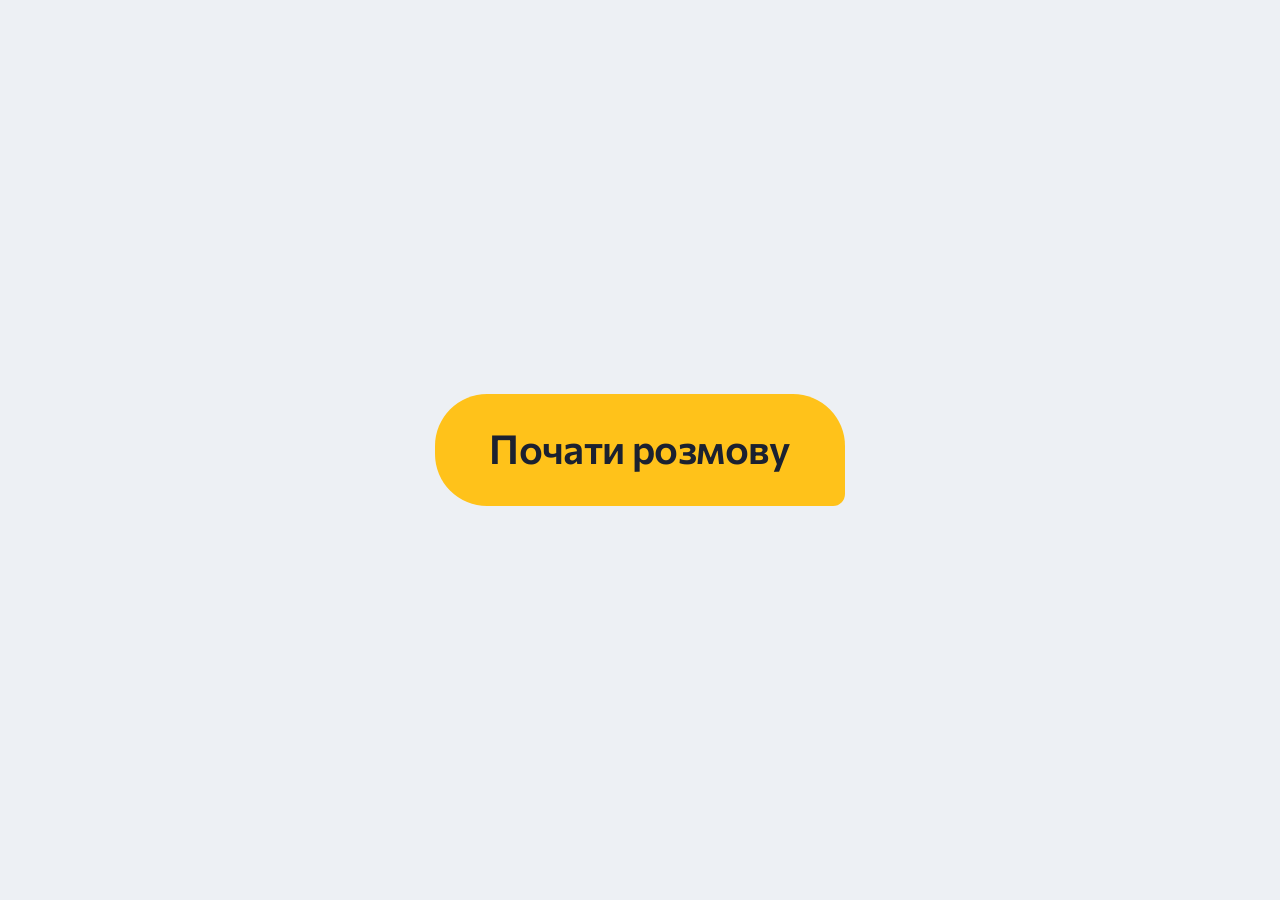
==== wwwroot/index.html @ 89f00084 "Initial .NET backend architecture" ====
<!doctype html>
<html lang="uk">
<head>
  <meta charset="utf-8">
  <meta name="viewport" content="width=device-width, initial-scale=1, viewport-fit=cover">
  <meta name="color-scheme" content="light dark">
  <meta name="theme-color" content="#edf0f4" media="(prefers-color-scheme: light)">
  <meta name="theme-color" content="#13161d" media="(prefers-color-scheme: dark)">
  <title>Чат</title>
  <link rel="icon" href="data:image/svg+xml,%3Csvg xmlns='http://www.w3.org/2000/svg' viewBox='0 0 32 32'%3E%3Cpath fill='%23ffc21a' d='M12 5h8a10 10 0 0 1 10 10v9a3 3 0 0 1-3 3H12A10 10 0 0 1 2 17v-2A10 10 0 0 1 12 5z'/%3E%3C/svg%3E">
  <link rel="preconnect" href="https://fonts.googleapis.com">
  <link rel="preconnect" href="https://fonts.gstatic.com" crossorigin>
  <link rel="stylesheet" href="https://fonts.googleapis.com/css2?family=Commissioner:wght@600&display=swap">
  <link rel="stylesheet" href="styles.css">
</head>
<body class="landing">
  <main>
    <a class="start" href="chat.html">Почати розмову</a>
  </main>
</body>
</html>
---- wwwroot/styles.css ----
/* ───────── Токени ───────── */
:root {
  --bg: #edf0f4;          /* порцеляна */
  --surface: #ffffff;
  --hover: #e3e7ee;
  --ink: #1b2130;         /* графіт */
  --muted: #5e6678;
  --line: #d9dee7;
  --accent: #ffc21a;      /* жовтий олівець: лише для дій — «почати» і «надіслати» */
  --accent-hover: #ffb300;
  --on-accent: #1b2130;
  --user-bg: #1b2130;
  --user-ink: #f3f5f8;
  --focus: #1b2130;
  --scrim: rgb(12 15 22 / .42);
  --shadow: 0 12px 32px rgb(27 33 48 / .18);

  /* Людина пише гротеском, агент відповідає антиквою */
  --sans: 'Commissioner', 'Segoe UI', system-ui, -apple-system, Roboto, 'Helvetica Neue', Arial, sans-serif;
  --serif: 'Literata', Georgia, 'Times New Roman', serif;

  --drawer-w: 300px;
  --column: 46rem;
}

@media (prefers-color-scheme: dark) {
  :root {
    --bg: #13161d;
    --surface: #1b1f28;
    --hover: #262b36;
    --ink: #e8ebf1;
    --muted: #939bad;
    --line: #2b313d;
    --user-bg: #2c3445;
    --user-ink: #eef1f6;
    --focus: #ffc21a;
    --scrim: rgb(0 0 0 / .55);
    --shadow: 0 12px 32px rgb(0 0 0 / .5);
  }
}

/* ───────── Основа ───────── */
*, *::before, *::after { box-sizing: border-box; }

html { -webkit-text-size-adjust: 100%; }

body {
  margin: 0;
  background: var(--bg);
  color: var(--ink);
  font: 400 1rem/1.5 var(--sans);
  -webkit-font-smoothing: antialiased;
  -webkit-tap-highlight-color: transparent;
}

button, input, textarea { font: inherit; color: inherit; }
button { cursor: pointer; }
:focus-visible { outline: 2px solid var(--focus); outline-offset: 2px; }
[hidden] { display: none !important; }

.visually-hidden {
  position: absolute;
  width: 1px;
  height: 1px;
  overflow: hidden;
  clip-path: inset(50%);
  white-space: nowrap;
}

.i {
  flex: none;
  width: 22px;
  height: 22px;
  fill: none;
  stroke: currentColor;
  stroke-width: 1.8;
  stroke-linecap: round;
  stroke-linejoin: round;
}

.icon-btn {
  display: inline-grid;
  place-items: center;
  flex: none;
  width: 40px;
  height: 40px;
  padding: 0;
  border: 0;
  border-radius: 12px;
  background: transparent;
  color: var(--muted);
  transition: background-color .15s, color .15s;
}
.icon-btn:hover { background: var(--hover); color: var(--ink); }

/* ───────── Стартова сторінка ───────── */
.landing main {
  min-height: 100vh;
  min-height: 100dvh;
  display: grid;
  place-items: center;
  padding: 24px;
}

/* Кнопка у формі повідомлення: з'являється так, як з'являється надіслане повідомлення */
.start {
  padding: .8em 1.35em .9em;
  border-radius: 1.3em 1.3em .3em 1.3em;
  background: var(--accent);
  color: var(--on-accent);
  font: 600 clamp(1.5rem, 1.1rem + 2.4vw, 2.5rem)/1.1 var(--sans);
  letter-spacing: -.015em;
  text-decoration: none;
  transform-origin: 100% 100%;
  animation: bubble-in .55s cubic-bezier(.2, .9, .3, 1.3) .2s backwards;
  transition: background-color .15s, transform .15s;
}
.start:hover { background: var(--accent-hover); transform: translateY(-2px); }
.start:active { transform: scale(.97); }
.start:focus-visible { outline-width: 3px; outline-offset: 5px; }

@keyframes bubble-in {
  from { opacity: 0; transform: scale(.35); }
}

/* ───────── Сторінка чату ───────── */
.chat-page { overflow: hidden; }

.app {
  display: flex;
  height: 100vh;
  height: 100dvh;
  overflow: hidden;
}

/* Бічна панель */
.drawer {
  flex: none;
  width: var(--drawer-w);
  display: flex;
  flex-direction: column;
  gap: 12px;
  padding: calc(env(safe-area-inset-top) + 12px) 10px calc(env(safe-area-inset-bottom) + 12px);
  background: var(--surface);
  border-right: 1px solid var(--line);
}

.backdrop { display: none; }

/* На широкому екрані панель стоїть поруч із чатом і згортається */
@media (min-width: 900px) {
  .drawer { transition: margin-left .25s ease; }
  .drawer-closed .drawer { margin-left: calc(-1 * var(--drawer-w)); }
  body:not(.drawer-closed) #newChatTop { display: none; }
}

/* На телефоні панель висувається поверх чату */
@media (max-width: 899px) {
  .drawer {
    position: fixed;
    inset: 0 auto 0 0;
    z-index: 30;
    width: min(86vw, var(--drawer-w));
    border-right: 0;
    transform: translateX(-100%);
    transition: transform .25s ease, box-shadow .25s;
  }
  .drawer-open .drawer { transform: none; box-shadow: var(--shadow); }

  .backdrop {
    display: block;
    position: fixed;
    inset: 0;
    z-index: 20;
    background: var(--scrim);
    opacity: 0;
    visibility: hidden;
    transition: opacity .25s, visibility .25s;
  }
  .drawer-open .backdrop { opacity: 1; visibility: visible; }
}

.new-chat {
  display: flex;
  align-items: center;
  gap: 10px;
  padding: 11px 14px;
  border: 1px solid var(--line);
  border-radius: 14px;
  background: transparent;
  font-weight: 600;
  text-align: left;
  transition: background-color .15s;
}
.new-chat:hover { background: var(--bg); }
.new-chat .i { width: 20px; height: 20px; }

.chat-list {
  flex: 1;
  margin: 0 -10px;
  padding: 0 10px;
  overflow-y: auto;
  overscroll-behavior: contain;
  scrollbar-width: thin;
  scrollbar-color: var(--line) transparent;
}

.list-empty { margin: 6px 14px; color: var(--muted); font-size: .875rem; }

.chat-item {
  position: relative;
  display: flex;
  align-items: center;
  border-radius: 12px;
}
.chat-item:hover,
.chat-item.active { background: var(--bg); }
.chat-item.active::before {
  content: '';
  position: absolute;
  left: 0;
  top: 12px;
  bottom: 12px;
  width: 3px;
  border-radius: 0 3px 3px 0;
  background: var(--accent);
}

.chat-open {
  flex: 1;
  min-width: 0;
  color: inherit;
  text-decoration: none;
  display: grid;
  grid-template-columns: minmax(0, 1fr) auto;
  column-gap: 8px;
  padding: 9px 12px 10px 14px;
  border: 0;
  border-radius: inherit;
  background: none;
  text-align: left;
}
.chat-name {
  font-size: .9375rem;
  font-weight: 600;
  white-space: nowrap;
  overflow: hidden;
  text-overflow: ellipsis;
}
.chat-time { align-self: center; font-size: .75rem; color: var(--muted); }
.chat-preview {
  grid-column: 1 / -1;
  font-size: .8125rem;
  color: var(--muted);
  white-space: nowrap;
  overflow: hidden;
  text-overflow: ellipsis;
}

.chat-actions { display: none; padding-right: 4px; }
.chat-item:hover .chat-actions,
.chat-item:focus-within .chat-actions { display: flex; }
.chat-item:hover .chat-time,
.chat-item:focus-within .chat-time { display: none; }
@media (hover: none) {
  .chat-item.active .chat-actions { display: flex; }
  .chat-item.active .chat-time { display: none; }
}
.chat-actions .icon-btn { width: 32px; height: 32px; border-radius: 9px; }
.chat-actions .icon-btn .i { width: 17px; height: 17px; }

.rename {
  flex: 1;
  min-width: 0;
  margin: 5px;
  padding: 7px 10px;
  border: 1px solid var(--muted);
  border-radius: 9px;
  outline: none;
  background: var(--surface);
  font-size: 1rem;
  font-weight: 600;
}

/* Основна частина */
.main {
  position: relative;
  flex: 1;
  min-width: 0;
  display: flex;
  flex-direction: column;
}

.topbar {
  flex: none;
  display: flex;
  align-items: center;
  gap: 4px;
  padding: calc(env(safe-area-inset-top) + 8px) 10px 8px;
}
.chat-title {
  flex: 1;
  min-width: 0;
  margin: 0 6px;
  font-size: 1rem;
  font-weight: 600;
  white-space: nowrap;
  overflow: hidden;
  text-overflow: ellipsis;
}

/* Повідомлення */
.messages {
  position: relative;
  flex: 1;
  padding: 4px 16px 20px;
  overflow-y: auto;
  overscroll-behavior: contain;
  scrollbar-width: thin;
  scrollbar-color: var(--line) transparent;
}
.msg, .day, .typing, .failed, .empty { max-width: var(--column); margin-inline: auto; }

.day {
  margin-block: 28px 10px;
  text-align: center;
  font-size: .8125rem;
  color: var(--muted);
}

.msg {
  display: flex;
  flex-direction: column;
  align-items: flex-start;
  gap: 6px;
  margin-block: 18px;
}
.msg.user { align-items: flex-end; }

.bubble {
  max-width: min(85%, 34rem);
  padding: 10px 15px 11px;
  border-radius: 20px 20px 6px 20px;
  background: var(--user-bg);
  color: var(--user-ink);
  white-space: pre-wrap;
  overflow-wrap: anywhere;
}

.reply {
  max-width: 40rem;
  font: 400 1.0625rem/1.65 var(--serif);
  white-space: pre-wrap;
  overflow-wrap: anywhere;
}

.bubble a, .reply a {
  color: inherit;
  text-decoration-thickness: 1px;
  text-underline-offset: .18em;
}

.photos {
  display: grid;
  grid-template-columns: repeat(var(--cols, 2), minmax(0, 150px));
  gap: 3px;
  max-width: min(85%, 34rem);
  border-radius: 16px;
  overflow: hidden;
}
.photo {
  display: block;
  max-width: 100%;
  padding: 0;
  border: 0;
  background: var(--hover);
  cursor: zoom-in;
}
.photo img {
  display: block;
  width: 100%;
  aspect-ratio: 1;
  object-fit: cover;
}
.photo:focus-visible { outline-offset: -3px; }

/* Одне фото — у своїх пропорціях, але фіксованої висоти, щоб стрічка не стрибала під час завантаження */
.photos.single { display: block; max-width: min(85%, 26rem); }
.photos.single img {
  width: auto;
  min-width: 120px;
  max-width: 100%;
  height: 240px;
  aspect-ratio: auto;
}

.typing { display: flex; gap: 5px; margin-block: 18px; padding: 12px 0 8px; }
.typing i {
  width: 7px;
  height: 7px;
  border-radius: 50%;
  background: var(--muted);
  animation: typing 1.2s infinite ease-in-out;
}
.typing i:nth-child(2) { animation-delay: .15s; }
.typing i:nth-child(3) { animation-delay: .3s; }
@keyframes typing {
  0%, 70%, 100% { opacity: .3; transform: none; }
  35% { opacity: 1; transform: translateY(-3px); }
}

.empty {
  min-height: 100%;
  display: grid;
  place-content: center;
  gap: 8px;
  padding-bottom: 8vh;
  text-align: center;
}
.empty h2 {
  margin: 0;
  font: 500 clamp(1.625rem, 1.3rem + 1.4vw, 2.125rem)/1.2 var(--serif);
  letter-spacing: -.01em;
}
.empty p { margin: 0; color: var(--muted); }
.empty .pill { justify-self: center; margin-top: 10px; }

/* Агент не відповів — кнопка повтору */
.failed {
  display: flex;
  flex-wrap: wrap;
  align-items: center;
  gap: 8px 14px;
  margin-block: 18px;
  color: var(--muted);
  font-size: .9375rem;
}

.pill {
  padding: 7px 15px;
  border: 1px solid var(--line);
  border-radius: 999px;
  background: var(--surface);
  color: var(--ink);
  font-size: .875rem;
  font-weight: 600;
  transition: background-color .15s, border-color .15s;
}
.pill:hover { background: var(--hover); border-color: var(--muted); }

/* Поле вводу */
.composer {
  flex: none;
  padding: 6px 16px calc(env(safe-area-inset-bottom) + 14px);
}
.composer-box {
  max-width: var(--column);
  margin-inline: auto;
  padding: 6px;
  border: 1px solid var(--line);
  border-radius: 26px;
  background: var(--surface);
  transition: border-color .15s;
}
.composer-box:focus-within { border-color: var(--muted); }
.composer-row { display: flex; align-items: flex-end; gap: 4px; }

.composer textarea {
  flex: 1;
  min-width: 0;
  max-height: 200px;
  padding: 9px 4px;
  border: 0;
  outline: none;
  background: transparent;
  resize: none;
  font-size: 1rem; /* не менше 16px, інакше iPhone збільшує сторінку при фокусі */
  line-height: 1.375;
}
.composer textarea::placeholder { color: var(--muted); opacity: 1; }

.send {
  display: grid;
  place-items: center;
  flex: none;
  width: 40px;
  height: 40px;
  padding: 0;
  border: 0;
  border-radius: 50%;
  background: var(--accent);
  color: var(--on-accent);
  transition: background-color .15s, color .15s, transform .1s;
}
.send:hover:not(:disabled) { background: var(--accent-hover); }
.send:active:not(:disabled) { transform: scale(.92); }
.send:disabled { background: var(--hover); color: var(--muted); cursor: default; }
.send .i { stroke-width: 2.2; }

.previews {
  display: flex;
  gap: 8px;
  padding: 10px 10px 6px 6px;
  overflow-x: auto;
}
.preview { position: relative; flex: none; }
.preview img {
  display: block;
  width: 64px;
  height: 64px;
  border-radius: 14px;
  object-fit: cover;
}
.preview button {
  position: absolute;
  top: -7px;
  right: -7px;
  display: grid;
  place-items: center;
  width: 24px;
  height: 24px;
  padding: 0;
  border: 2px solid var(--surface);
  border-radius: 50%;
  background: var(--ink);
  color: var(--surface);
}
.preview button .i { width: 12px; height: 12px; stroke-width: 2.6; }

.dropzone {
  position: absolute;
  inset: 10px;
  z-index: 10;
  display: grid;
  place-items: center;
  border: 2px dashed var(--muted);
  border-radius: 24px;
  background: color-mix(in srgb, var(--bg) 90%, transparent);
  font-weight: 600;
  pointer-events: none;
}

/* Перегляд фото */
.lightbox {
  width: 100%;
  height: 100%;
  max-width: none;
  max-height: none;
  margin: 0;
  padding: 0;
  border: 0;
  background: transparent;
}
.lightbox[open] { display: grid; place-items: center; }
.lightbox::backdrop { background: rgb(8 10 14 / .9); }
.lightbox img {
  max-width: 94vw;
  max-height: 88vh;
  max-height: 88dvh;
  border-radius: 10px;
  object-fit: contain;
}
.lightbox .lightbox-close {
  position: fixed;
  top: calc(env(safe-area-inset-top) + 12px);
  right: 12px;
  background: rgb(255 255 255 / .12);
  color: #fff;
}
.lightbox .lightbox-close:hover { background: rgb(255 255 255 / .22); color: #fff; }

/* Сповіщення */
.toast {
  position: fixed;
  left: 50%;
  bottom: calc(env(safe-area-inset-bottom) + 92px);
  z-index: 50;
  width: max-content;
  max-width: min(92vw, 30rem);
  padding: 10px 16px;
  border-radius: 14px;
  background: var(--ink);
  color: var(--bg);
  font-size: .9375rem;
  box-shadow: var(--shadow);
  opacity: 0;
  transform: translate(-50%, 8px);
  pointer-events: none;
  transition: opacity .2s, transform .2s;
}
.toast.show { opacity: 1; transform: translate(-50%, 0); }

@media (max-width: 600px) {
  .messages { padding-inline: 12px; }
  .composer { padding-inline: 10px; }
  .bubble, .photos { max-width: 88%; }
  .photos.single img { height: 200px; }
}

@media (prefers-reduced-motion: reduce) {
  *, *::before, *::after {
    animation-duration: .01ms !important;
    animation-iteration-count: 1 !important;
    transition-duration: .01ms !important;
  }
}
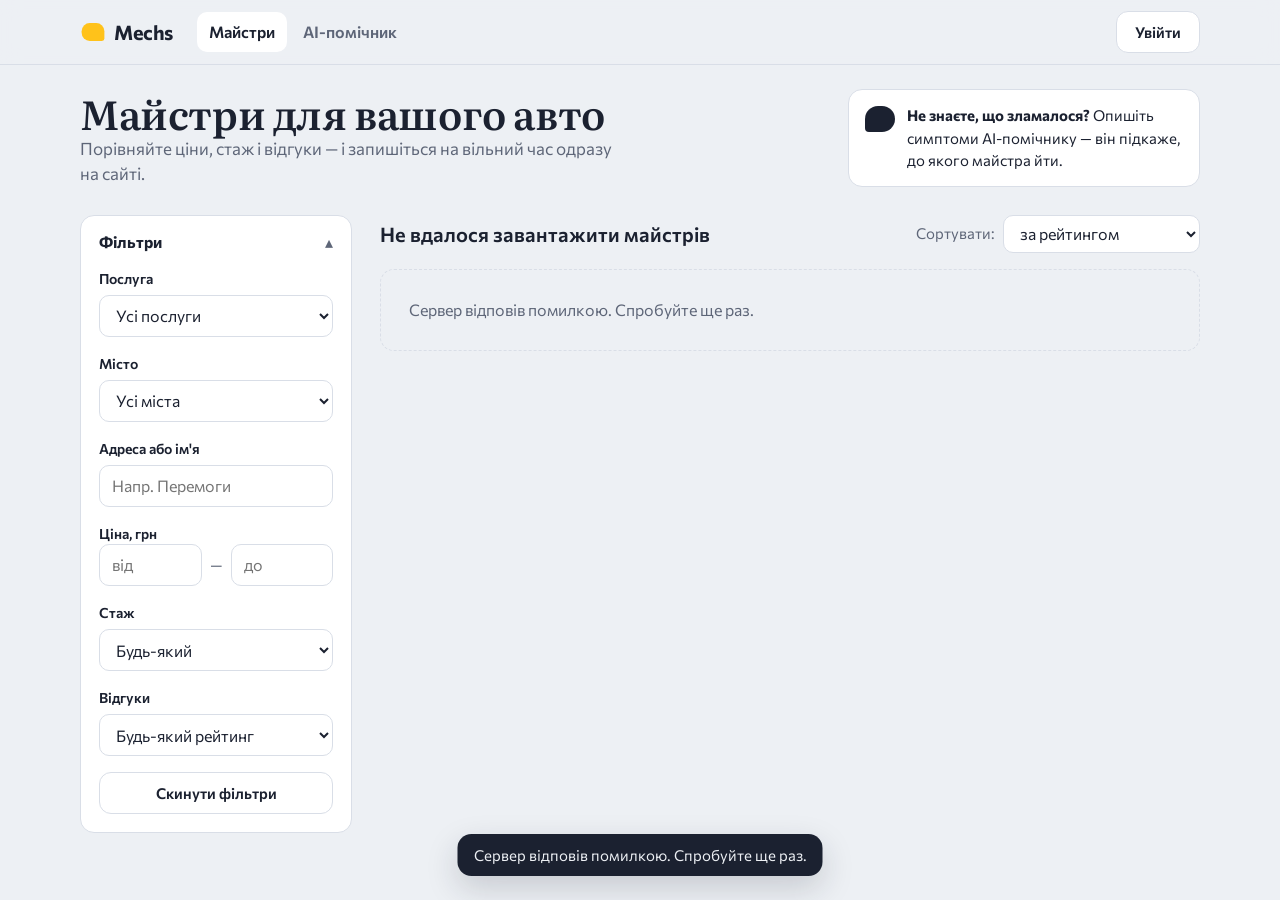
==== commit af440c6c: "Masters catalogue, booking, reviews and client/master accounts" ====
--- a/wwwroot/index.html
+++ b/wwwroot/index.html
@@ -6,16 +6,105 @@
   <meta name="color-scheme" content="light dark">
   <meta name="theme-color" content="#edf0f4" media="(prefers-color-scheme: light)">
   <meta name="theme-color" content="#13161d" media="(prefers-color-scheme: dark)">
-  <title>Чат</title>
+  <title>Майстри для вашого авто — Mechs</title>
   <link rel="icon" href="data:image/svg+xml,%3Csvg xmlns='http://www.w3.org/2000/svg' viewBox='0 0 32 32'%3E%3Cpath fill='%23ffc21a' d='M12 5h8a10 10 0 0 1 10 10v9a3 3 0 0 1-3 3H12A10 10 0 0 1 2 17v-2A10 10 0 0 1 12 5z'/%3E%3C/svg%3E">
   <link rel="preconnect" href="https://fonts.googleapis.com">
   <link rel="preconnect" href="https://fonts.gstatic.com" crossorigin>
-  <link rel="stylesheet" href="https://fonts.googleapis.com/css2?family=Commissioner:wght@600&display=swap">
+  <link rel="stylesheet" href="https://fonts.googleapis.com/css2?family=Commissioner:wght@400..700&family=Literata:opsz,wght@7..72,500..600&display=swap">
   <link rel="stylesheet" href="styles.css">
+  <link rel="stylesheet" href="site.css">
+  <script src="app.js" defer></script>
+  <script src="catalog.js" defer></script>
 </head>
-<body class="landing">
-  <main>
-    <a class="start" href="chat.html">Почати розмову</a>
+<body class="site">
+  <header class="site-header">
+    <div class="wrap header-row">
+      <a class="brand" href="./" aria-label="Mechs — на головну">
+        <svg class="brand-mark" viewBox="0 0 32 32" aria-hidden="true"><path d="M12 5h8a10 10 0 0 1 10 10v9a3 3 0 0 1-3 3H12A10 10 0 0 1 2 17v-2A10 10 0 0 1 12 5z"/></svg>
+        Mechs
+      </a>
+      <nav class="site-nav" aria-label="Розділи">
+        <a href="./" aria-current="page">Майстри</a>
+        <a href="chat.html">AI-помічник</a>
+      </nav>
+      <div class="auth" id="auth"></div>
+    </div>
+  </header>
+
+  <main class="wrap">
+    <section class="hero">
+      <div>
+        <h1>Майстри для вашого авто</h1>
+        <p class="lead">Порівняйте ціни, стаж і відгуки — і запишіться на вільний час одразу на сайті.</p>
+      </div>
+      <a class="ai-hint" href="chat.html">
+        <span class="ai-hint-icon" aria-hidden="true"></span>
+        <span><strong>Не знаєте, що зламалося?</strong> Опишіть симптоми AI-помічнику — він підкаже, до якого майстра йти.</span>
+      </a>
+    </section>
+
+    <div class="catalog">
+      <details class="filters" id="filtersBox">
+        <summary class="filters-toggle">Фільтри <span class="filters-count" id="filtersCount" hidden></span></summary>
+        <form class="filters-form" id="filters" role="search" aria-label="Фільтри майстрів">
+          <div class="field">
+            <label for="fService">Послуга</label>
+            <select id="fService" name="service"><option value="">Усі послуги</option></select>
+          </div>
+          <div class="field">
+            <label for="fCity">Місто</label>
+            <select id="fCity" name="city"><option value="">Усі міста</option></select>
+          </div>
+          <div class="field">
+            <label for="fQuery">Адреса або ім'я</label>
+            <input id="fQuery" name="q" type="search" placeholder="Напр. Перемоги" autocomplete="off">
+          </div>
+          <fieldset class="field">
+            <legend id="priceLegend">Ціна, грн</legend>
+            <div class="range">
+              <input id="fMinPrice" name="minPrice" type="number" inputmode="numeric" min="0" step="50" placeholder="від" aria-label="Ціна від, грн">
+              <span aria-hidden="true">—</span>
+              <input id="fMaxPrice" name="maxPrice" type="number" inputmode="numeric" min="0" step="50" placeholder="до" aria-label="Ціна до, грн">
+            </div>
+          </fieldset>
+          <div class="field">
+            <label for="fExperience">Стаж</label>
+            <select id="fExperience" name="minExperience">
+              <option value="">Будь-який</option>
+              <option value="1">від 1 року</option>
+              <option value="3">від 3 років</option>
+              <option value="5">від 5 років</option>
+              <option value="10">від 10 років</option>
+            </select>
+          </div>
+          <div class="field">
+            <label for="fRating">Відгуки</label>
+            <select id="fRating" name="minRating">
+              <option value="">Будь-який рейтинг</option>
+              <option value="4">★ 4 і вище</option>
+              <option value="4.5">★ 4,5 і вище</option>
+            </select>
+          </div>
+          <button class="btn btn-quiet btn-block" id="resetFilters" type="reset">Скинути фільтри</button>
+        </form>
+      </details>
+
+      <section class="results" aria-labelledby="resultsTitle">
+        <div class="results-bar">
+          <h2 class="results-title" id="resultsTitle" aria-live="polite">Завантаження…</h2>
+          <label class="sort">
+            <span>Сортувати:</span>
+            <select id="fSort" name="sort" form="filters">
+              <option value="rating">за рейтингом</option>
+              <option value="reviews">за кількістю відгуків</option>
+              <option value="price">спершу дешевші</option>
+              <option value="experience">за стажем</option>
+            </select>
+          </label>
+        </div>
+        <div class="master-list" id="masterList" aria-busy="true"></div>
+      </section>
+    </div>
   </main>
 </body>
 </html>
--- a/wwwroot/styles.css
+++ b/wwwroot/styles.css
@@ -193,6 +193,17 @@
   transition: background-color .15s;
 }
 .new-chat:hover { background: var(--bg); }
+
+/* Посилання з чату назад до каталогу майстрів */
+.to-masters {
+  align-self: flex-start;
+  padding: 2px 4px;
+  color: var(--muted);
+  font-size: .875rem;
+  font-weight: 600;
+  text-decoration: none;
+}
+.to-masters:hover { color: var(--ink); }
 .new-chat .i { width: 20px; height: 20px; }
 
 .chat-list {
--- a/wwwroot/site.css
+++ b/wwwroot/site.css
@@ -0,0 +1,645 @@
+/* Сторінки каталогу майстрів: головна, майстер, вхід, кабінет.
+   Кольори й шрифти — токени з styles.css (той самий дизайн, що й у чату); тут лише кілька нових. */
+
+:root {
+  --accent-soft: #fff4cc;
+  --ok: #1f8a4c;
+  --ok-soft: #e3f4ea;
+  --danger: #b42318;
+  --danger-soft: #fdecea;
+  --radius: 14px;
+  --page: 72rem;
+}
+
+@media (prefers-color-scheme: dark) {
+  :root {
+    --accent-soft: #3a3220;
+    --ok: #5fd08f;
+    --ok-soft: #1d3428;
+    --danger: #ff8a80;
+    --danger-soft: #3b2224;
+  }
+}
+
+/* ───────── Основа ───────── */
+.site { min-height: 100vh; min-height: 100dvh; }
+
+.wrap {
+  max-width: var(--page);
+  margin-inline: auto;
+  padding-left: max(16px, env(safe-area-inset-left));
+  padding-right: max(16px, env(safe-area-inset-right));
+}
+
+main.wrap { padding-block: 24px 64px; }
+
+.site h1, .site h2, .site h3 { margin: 0; text-wrap: balance; }
+.site h1 { font: 600 clamp(1.75rem, 1.3rem + 2vw, 2.5rem)/1.15 var(--serif); letter-spacing: -.01em; }
+.site h2 { font: 600 1.25rem/1.3 var(--sans); }
+.site h3 { font: 600 1.0625rem/1.35 var(--sans); }
+.site p { margin: 0; }
+.site a { color: inherit; text-underline-offset: 3px; }
+
+.muted { color: var(--muted); }
+.small { font-size: .875rem; }
+.dot { color: var(--muted); }
+.loading { color: var(--muted); padding: 32px 0; }
+
+.stack { display: grid; gap: 14px; }
+.stack-lg { display: grid; gap: 32px; }
+.inline { display: flex; flex-wrap: wrap; align-items: center; gap: 8px; }
+.grid-2 { display: grid; gap: 14px; }
+@media (min-width: 640px) { .grid-2 { grid-template-columns: 1fr 1fr; } }
+
+.panel {
+  display: grid;
+  gap: 14px;
+  padding: 20px;
+  border: 1px solid var(--line);
+  border-radius: var(--radius);
+  background: var(--surface);
+}
+
+.notice {
+  margin-bottom: 16px;
+  padding: 12px 16px;
+  border-radius: 12px;
+  background: var(--accent-soft);
+}
+
+.empty-state {
+  display: grid;
+  justify-items: start;
+  gap: 14px;
+  padding: 28px;
+  border: 1px dashed var(--line);
+  border-radius: var(--radius);
+  color: var(--muted);
+}
+
+/* ───────── Кнопки й поля ───────── */
+.btn {
+  display: inline-flex;
+  align-items: center;
+  justify-content: center;
+  gap: 8px;
+  min-height: 42px;
+  padding: 0 18px;
+  border: 1px solid transparent;
+  border-radius: 12px;
+  font: 600 .9375rem/1.2 var(--sans);
+  text-decoration: none;
+  cursor: pointer;
+  transition: background-color .15s, border-color .15s, transform .15s;
+}
+.btn:disabled { cursor: default; opacity: .55; }
+.btn-primary { background: var(--accent); color: var(--on-accent); }
+.btn-primary:hover:not(:disabled) { background: var(--accent-hover); }
+.btn-primary:active:not(:disabled) { transform: scale(.98); }
+.btn-quiet { border-color: var(--line); background: var(--surface); color: var(--ink); }
+.btn-quiet:hover:not(:disabled) { border-color: var(--muted); background: var(--hover); }
+.btn-sm { min-height: 34px; padding: 0 12px; font-size: .875rem; border-radius: 10px; }
+.btn-block { width: 100%; }
+
+.field { display: grid; gap: 6px; min-width: 0; margin: 0; padding: 0; border: 0; }
+.field > label, .field > legend, .field > .label { font-size: .875rem; font-weight: 600; padding: 0; }
+
+.site input:not([type="checkbox"], [type="radio"]),
+.site select,
+.site textarea {
+  width: 100%;
+  min-height: 42px;
+  padding: 9px 12px;
+  border: 1px solid var(--line);
+  border-radius: 10px;
+  background: var(--surface);
+  color: var(--ink);
+  font: 400 1rem/1.4 var(--sans);
+}
+.site textarea { resize: vertical; }
+.site input:disabled, .site select:disabled { opacity: .5; }
+.site input:focus-visible, .site select:focus-visible, .site textarea:focus-visible {
+  outline: 2px solid var(--focus);
+  outline-offset: 0;
+  border-color: transparent;
+}
+.site input[type="checkbox"], .site input[type="radio"] { width: 18px; height: 18px; accent-color: var(--ink); }
+
+.check { display: inline-flex; align-items: center; gap: 10px; cursor: pointer; }
+
+.form-error {
+  padding: 10px 14px;
+  border-radius: 10px;
+  background: var(--danger-soft);
+  color: var(--danger);
+  font-size: .9375rem;
+}
+
+/* ───────── Шапка ───────── */
+.site-header {
+  position: sticky;
+  top: 0;
+  z-index: 20;
+  background: color-mix(in srgb, var(--bg) 88%, transparent);
+  backdrop-filter: blur(10px);
+  border-bottom: 1px solid var(--line);
+}
+.header-row { display: flex; align-items: center; gap: 12px 24px; min-height: 64px; flex-wrap: wrap; }
+
+.brand {
+  display: inline-flex;
+  align-items: center;
+  gap: 8px;
+  font: 700 1.25rem/1 var(--sans);
+  letter-spacing: -.02em;
+  text-decoration: none;
+}
+.brand-mark { width: 26px; height: 26px; fill: var(--accent); }
+
+.site-nav { display: flex; gap: 4px; }
+.site-nav a {
+  padding: 8px 12px;
+  border-radius: 10px;
+  color: var(--muted);
+  font-weight: 600;
+  text-decoration: none;
+}
+.site-nav a:hover { background: var(--hover); color: var(--ink); }
+.site-nav a[aria-current="page"] { color: var(--ink); background: var(--surface); }
+
+.auth { margin-left: auto; display: flex; align-items: center; gap: 8px; }
+.account-link { display: inline-flex; align-items: center; gap: 8px; font-weight: 600; text-decoration: none; }
+.account-link:hover .account-label { text-decoration: underline; }
+
+@media (max-width: 599px) {
+  .header-row { padding-block: 8px; }
+  .site-nav { order: 3; width: 100%; }
+  .account-label { display: none; }
+}
+
+.avatar {
+  flex: none;
+  display: inline-grid;
+  place-items: center;
+  width: 56px;
+  height: 56px;
+  border-radius: 18px 18px 6px 18px; /* форма повідомлення, як кнопка «Почати розмову» */
+  background: var(--accent);
+  color: var(--on-accent);
+  font: 700 1.125rem/1 var(--sans);
+}
+.avatar-sm { width: 32px; height: 32px; border-radius: 11px 11px 4px 11px; font-size: .75rem; }
+.avatar-lg { width: 84px; height: 84px; border-radius: 26px 26px 8px 26px; font-size: 1.75rem; }
+
+/* ───────── Головна: каталог ───────── */
+.hero {
+  display: grid;
+  gap: 18px;
+  align-items: end;
+  margin-bottom: 28px;
+}
+.lead { margin-top: 10px; max-width: 34rem; color: var(--muted); font-size: 1.0625rem; }
+@media (min-width: 900px) { .hero { grid-template-columns: 1fr 22rem; } }
+
+.ai-hint {
+  display: flex;
+  gap: 12px;
+  align-items: flex-start;
+  padding: 14px 16px;
+  border: 1px solid var(--line);
+  border-radius: var(--radius);
+  background: var(--surface);
+  font-size: .9375rem;
+  text-decoration: none;
+  transition: border-color .15s;
+}
+.ai-hint:hover { border-color: var(--muted); }
+.ai-hint-icon {
+  flex: none;
+  width: 30px;
+  height: 26px;
+  margin-top: 2px;
+  border-radius: 13px 13px 13px 4px;
+  background: var(--ink);
+}
+
+.catalog { display: grid; gap: 20px; align-items: start; }
+@media (min-width: 900px) { .catalog { grid-template-columns: 17rem minmax(0, 1fr); gap: 28px; } }
+
+.filters {
+  border: 1px solid var(--line);
+  border-radius: var(--radius);
+  background: var(--surface);
+}
+@media (min-width: 900px) { .filters { position: sticky; top: 84px; } }
+.filters-toggle {
+  display: flex;
+  align-items: center;
+  gap: 8px;
+  padding: 14px 18px;
+  font-weight: 700;
+  cursor: pointer;
+  list-style: none;
+}
+.filters-toggle::-webkit-details-marker { display: none; }
+.filters-toggle::after { content: '▾'; margin-left: auto; color: var(--muted); }
+.filters[open] .filters-toggle::after { content: '▴'; }
+@media (min-width: 900px) {
+  .filters-toggle { pointer-events: none; }
+  .filters .filters-toggle::after { content: none; }
+}
+.filters-count {
+  min-width: 22px;
+  padding: 2px 7px;
+  border-radius: 999px;
+  background: var(--accent);
+  color: var(--on-accent);
+  font-size: .75rem;
+  text-align: center;
+}
+.filters-form { display: grid; gap: 16px; padding: 0 18px 18px; }
+.range { display: flex; align-items: center; gap: 8px; }
+.range span { color: var(--muted); }
+
+.results { display: grid; gap: 16px; min-width: 0; }
+.results-bar { display: flex; flex-wrap: wrap; align-items: center; justify-content: space-between; gap: 10px 16px; }
+.results-title { font: 600 1.25rem/1.3 var(--sans); }
+.sort { display: flex; align-items: center; gap: 8px; font-size: .9375rem; color: var(--muted); }
+.sort select { width: auto; min-height: 38px; padding-block: 6px; }
+
+.master-list { display: grid; gap: 14px; }
+.master-list[aria-busy="true"] { opacity: .6; transition: opacity .2s; }
+
+.master-card {
+  display: grid;
+  grid-template-columns: auto minmax(0, 1fr);
+  gap: 14px 16px;
+  padding: 18px;
+  border: 1px solid var(--line);
+  border-radius: var(--radius);
+  background: var(--surface);
+  transition: border-color .15s, box-shadow .15s;
+}
+.master-card:hover { border-color: var(--muted); }
+.mc-body { display: grid; gap: 6px; min-width: 0; }
+.mc-name { font: 600 1.25rem/1.25 var(--serif) !important; }
+.mc-name a { text-decoration: none; }
+.mc-name a:hover { text-decoration: underline; }
+.mc-meta { display: flex; flex-wrap: wrap; align-items: center; gap: 4px 8px; font-size: .9375rem; }
+.mc-line { display: flex; align-items: flex-start; gap: 6px; color: var(--muted); font-size: .9375rem; }
+.mc-line .i { width: 18px; height: 18px; margin-top: 2px; }
+.mc-side {
+  grid-column: 1 / -1;
+  display: flex;
+  align-items: center;
+  justify-content: space-between;
+  gap: 12px;
+  padding-top: 12px;
+  border-top: 1px solid var(--line);
+}
+@media (min-width: 700px) {
+  .master-card { grid-template-columns: auto minmax(0, 1fr) auto; }
+  .mc-side {
+    grid-column: auto;
+    flex-direction: column;
+    align-items: flex-end;
+    justify-content: space-between;
+    padding: 0 0 0 16px;
+    border-top: 0;
+    border-left: 1px solid var(--line);
+  }
+}
+.price { font: 700 1.25rem/1.2 var(--sans); white-space: nowrap; font-variant-numeric: tabular-nums; }
+.price .muted { font-size: .875rem; font-weight: 500; }
+
+.rating { display: inline-flex; align-items: baseline; gap: 4px; text-decoration: none; }
+.stars { color: #e0a800; letter-spacing: 1px; }
+
+.chips { display: flex; flex-wrap: wrap; gap: 6px; margin: 4px 0 0; padding: 0; list-style: none; }
+.chip {
+  display: inline-flex;
+  align-items: center;
+  gap: 6px;
+  padding: 4px 10px;
+  border: 1px solid var(--line);
+  border-radius: 999px;
+  font-size: .8125rem;
+  max-width: 100%;
+}
+.chip-on { border-color: transparent; background: var(--accent-soft); font-weight: 600; }
+.chip-off { color: var(--muted); }
+.chip-more { color: var(--muted); }
+.chip-x {
+  display: inline-grid;
+  place-items: center;
+  width: 20px;
+  height: 20px;
+  margin-right: -4px;
+  padding: 0;
+  border: 0;
+  border-radius: 50%;
+  background: transparent;
+  color: var(--muted);
+  font-size: 1rem;
+  line-height: 1;
+}
+.chip-x:hover { background: var(--hover); color: var(--ink); }
+
+/* ───────── Сторінка майстра ───────── */
+.back { display: inline-block; margin-bottom: 18px; color: var(--muted); font-weight: 600; text-decoration: none; }
+.back:hover { color: var(--ink); }
+
+.master-layout { display: grid; gap: 20px; align-items: start; }
+.master-main { display: grid; gap: 20px; min-width: 0; }
+@media (min-width: 960px) {
+  .master-layout {
+    grid-template-columns: minmax(0, 1fr) 24rem;
+    grid-template-areas: "head aside" "main aside";
+    gap: 20px 28px;
+  }
+  .profile-head { grid-area: head; }
+  .master-main { grid-area: main; }
+  .master-aside { grid-area: aside; position: sticky; top: 84px; }
+}
+
+.profile-head { display: flex; gap: 18px; align-items: flex-start; }
+.profile-head > div { display: grid; gap: 8px; min-width: 0; }
+.about { white-space: pre-line; }
+
+.service-list { display: grid; margin: 0; padding: 0; list-style: none; }
+.service-list li {
+  display: grid;
+  grid-template-columns: minmax(0, 1fr) auto;
+  gap: 8px 16px;
+  align-items: center;
+  padding: 12px 0;
+  border-top: 1px solid var(--line);
+}
+.service-list li:first-child { border-top: 0; padding-top: 0; }
+.service-list li > div { display: grid; gap: 2px; }
+.service-name { font-weight: 600; }
+.service-price { font-variant-numeric: tabular-nums; white-space: nowrap; }
+.service-list .btn { grid-column: 1 / -1; justify-self: start; }
+@media (min-width: 560px) {
+  .service-list li { grid-template-columns: minmax(0, 1fr) auto auto; }
+  .service-list .btn { grid-column: auto; }
+}
+
+.week { display: grid; gap: 0; margin: 0; }
+.week-day { display: flex; justify-content: space-between; gap: 16px; padding: 8px 0; border-top: 1px solid var(--line); }
+.week-day:first-child { border-top: 0; }
+.week-day dt { font-weight: 600; }
+.week-day dd { margin: 0; font-variant-numeric: tabular-nums; }
+.week-day.off { color: var(--muted); }
+.week-day.off dt { font-weight: 400; }
+
+.booking-card {
+  display: grid;
+  gap: 14px;
+  padding: 20px;
+  border: 1px solid var(--line);
+  border-radius: var(--radius);
+  background: var(--surface);
+  box-shadow: 0 1px 0 var(--line);
+  scroll-margin-top: 84px;
+}
+.booking-card:focus { outline: none; }
+
+.date-strip {
+  display: flex;
+  gap: 6px;
+  margin-inline: -4px;
+  padding: 4px;
+  overflow-x: auto;
+  scrollbar-width: thin;
+}
+.date-chip {
+  flex: none;
+  display: grid;
+  justify-items: center;
+  gap: 1px;
+  width: 54px;
+  padding: 7px 0;
+  border: 1px solid var(--line);
+  border-radius: 12px;
+  background: var(--surface);
+  color: var(--ink);
+}
+.date-chip:hover:not(:disabled) { border-color: var(--muted); }
+.date-chip:disabled { opacity: .4; cursor: default; }
+.date-chip[aria-checked="true"] { border-color: var(--ink); background: var(--ink); color: var(--bg); }
+.date-wd, .date-m { font-size: .75rem; }
+.date-d { font: 700 1.125rem/1.1 var(--sans); }
+
+.slots { display: grid; grid-template-columns: repeat(auto-fill, minmax(66px, 1fr)); gap: 6px; }
+.slot {
+  min-height: 38px;
+  border: 1px solid var(--line);
+  border-radius: 10px;
+  background: var(--surface);
+  color: var(--ink);
+  font-variant-numeric: tabular-nums;
+}
+.slot:hover { border-color: var(--muted); }
+.slot[aria-checked="true"] { border-color: var(--accent); background: var(--accent); color: var(--on-accent); font-weight: 700; }
+
+.booking-summary { font-weight: 600; }
+.booking-summary:empty { display: none; }
+
+.booking-done { justify-items: start; }
+.done-mark {
+  display: grid;
+  place-items: center;
+  width: 44px;
+  height: 44px;
+  border-radius: 50%;
+  background: var(--ok-soft);
+  color: var(--ok);
+  font: 700 1.375rem/1 var(--sans);
+}
+
+/* Відгуки */
+.review-summary { display: flex; flex-wrap: wrap; gap: 16px 28px; align-items: center; }
+.review-score { display: grid; justify-items: start; gap: 2px; }
+.review-score strong { font: 600 2.5rem/1 var(--serif); }
+.review-bars { display: grid; gap: 4px; flex: 1; min-width: 12rem; margin: 0; padding: 0; list-style: none; font-size: .8125rem; }
+.review-bars li { display: grid; grid-template-columns: 2.4rem 1fr 1.5rem; align-items: center; gap: 8px; }
+.bar { height: 8px; border-radius: 4px; background: var(--hover); overflow: hidden; }
+.bar span { display: block; height: 100%; border-radius: 4px; background: #e0a800; }
+
+.review-list { display: grid; margin: 0; padding: 0; list-style: none; }
+.review { display: grid; gap: 6px; padding: 14px 0; border-top: 1px solid var(--line); }
+.review-head { display: flex; flex-wrap: wrap; align-items: baseline; gap: 4px 10px; }
+.review p:last-child:not(.review-head) { font-family: var(--serif); }
+
+.review-form {
+  display: grid;
+  gap: 12px;
+  padding: 16px;
+  border-radius: 12px;
+  background: var(--accent-soft);
+  scroll-margin-top: 84px;
+}
+.star-input { display: inline-flex; flex-direction: row-reverse; justify-content: flex-end; gap: 2px; margin: 0; padding: 0; border: 0; }
+.star-input input { position: absolute; opacity: 0; width: 1px; height: 1px; }
+.star-input label { font-size: 1.75rem; line-height: 1; color: var(--line); cursor: pointer; transition: color .1s; }
+.star-input label:hover,
+.star-input label:hover ~ label,
+.star-input input:checked ~ label { color: #e0a800; }
+.star-input input:focus-visible + label { outline: 2px solid var(--focus); outline-offset: 2px; border-radius: 4px; }
+
+/* ───────── Вхід і реєстрація ───────── */
+.auth-page { display: grid; place-items: start center; }
+.auth-card {
+  width: min(100%, 28rem);
+  display: grid;
+  gap: 20px;
+  padding: 24px;
+  border: 1px solid var(--line);
+  border-radius: 20px;
+  background: var(--surface);
+}
+.auth-card h1 { font-size: 1.75rem; }
+
+.tabs { display: flex; gap: 4px; padding: 4px; border-radius: 12px; background: var(--bg); overflow-x: auto; }
+.tab {
+  flex: 1;
+  min-height: 38px;
+  padding: 8px 14px;
+  border: 0;
+  border-radius: 9px;
+  background: transparent;
+  color: var(--muted);
+  font: 600 .9375rem/1.2 var(--sans);
+  text-align: center;
+  text-decoration: none;
+  white-space: nowrap;
+}
+.tab:hover { color: var(--ink); }
+.tab[aria-selected="true"] { background: var(--surface); color: var(--ink); box-shadow: 0 1px 2px rgb(0 0 0 / .08); }
+
+.role-pick { display: grid; gap: 8px; margin: 0; padding: 0; border: 0; }
+.role-pick legend { margin-bottom: 6px; font-size: .875rem; font-weight: 600; }
+.role-option {
+  display: flex;
+  align-items: flex-start;
+  gap: 10px;
+  padding: 12px 14px;
+  border: 1px solid var(--line);
+  border-radius: 12px;
+  cursor: pointer;
+}
+.role-option:has(input:checked) { border-color: var(--ink); background: var(--bg); }
+.role-option input { margin-top: 3px; }
+.role-option > span { display: grid; gap: 2px; }
+
+/* ───────── Кабінет ───────── */
+.account { display: grid; gap: 20px; }
+.account-head { display: flex; flex-wrap: wrap; align-items: flex-end; justify-content: space-between; gap: 12px 20px; }
+.account-head p { margin-top: 6px; }
+.account .tabs { justify-self: start; max-width: 100%; }
+.account .tabs .tab { flex: none; }
+
+.booking-list { display: grid; gap: 10px; margin: 0; padding: 0; list-style: none; }
+.booking-item {
+  display: grid;
+  grid-template-columns: auto minmax(0, 1fr);
+  gap: 12px 16px;
+  padding: 16px;
+  border: 1px solid var(--line);
+  border-radius: var(--radius);
+  background: var(--surface);
+}
+.booking-item.is-cancelled { opacity: .7; }
+.booking-date {
+  display: grid;
+  justify-items: center;
+  align-content: start;
+  width: 54px;
+  padding: 8px 0;
+  border-radius: 12px;
+  background: var(--bg);
+}
+.booking-body { display: grid; gap: 4px; min-width: 0; }
+.booking-title { display: flex; flex-wrap: wrap; align-items: center; gap: 6px 10px; }
+.booking-comment { color: var(--muted); font-family: var(--serif); }
+.booking-actions { grid-column: 2; display: flex; flex-wrap: wrap; gap: 8px; }
+@media (min-width: 700px) {
+  .booking-item { grid-template-columns: auto minmax(0, 1fr) auto; }
+  .booking-actions { grid-column: auto; align-self: center; }
+}
+
+.cabinet-form { display: grid; gap: 16px; }
+.svc-list, .day-list { display: grid; margin: 0; padding: 0; list-style: none; }
+.svc-row, .day-row {
+  display: flex;
+  flex-wrap: wrap;
+  align-items: center;
+  justify-content: space-between;
+  gap: 8px 16px;
+  padding: 10px 0;
+  border-top: 1px solid var(--line);
+}
+.svc-row:first-child, .day-row:first-child { border-top: 0; }
+.svc-inputs, .day-hours { display: flex; align-items: center; gap: 8px; }
+.svc-inputs input { width: 7.5rem !important; }
+.svc-inputs select { width: 8.5rem !important; }
+.day-hours input { width: 9rem !important; }
+.day-row .check, .svc-row .check { min-width: 11rem; }
+
+.save-bar {
+  position: sticky;
+  bottom: 0;
+  display: flex;
+  flex-wrap: wrap;
+  align-items: center;
+  justify-content: flex-end;
+  gap: 12px;
+  padding: 14px 0 calc(14px + env(safe-area-inset-bottom));
+  background: linear-gradient(to top, var(--bg) 70%, transparent);
+}
+.save-bar .form-error { flex: 1 1 18rem; }
+
+.tt-bar { display: flex; flex-wrap: wrap; align-items: center; justify-content: space-between; gap: 10px; margin-bottom: 6px; }
+.legend::before {
+  content: '';
+  display: inline-block;
+  width: 12px;
+  height: 12px;
+  margin-right: 5px;
+  border-radius: 3px;
+  vertical-align: -1px;
+}
+.legend.free::before { background: var(--ok-soft); border: 1px solid var(--ok); }
+.legend.booked::before { background: var(--accent); }
+.legend.past::before { background: var(--hover); }
+
+.timetable { display: grid; gap: 10px; margin: 14px 0 0; padding: 0; list-style: none; }
+.tt-day {
+  display: grid;
+  gap: 10px;
+  padding: 14px 16px;
+  border: 1px solid var(--line);
+  border-radius: var(--radius);
+  background: var(--surface);
+}
+.tt-day.off { background: transparent; border-style: dashed; color: var(--muted); }
+.tt-head { display: flex; flex-wrap: wrap; justify-content: space-between; gap: 4px 12px; }
+.tt-cells { display: grid; grid-template-columns: repeat(auto-fill, minmax(3.25rem, 1fr)); gap: 4px; }
+.tt-cell {
+  padding: 4px 0;
+  border-radius: 6px;
+  font-size: .75rem;
+  text-align: center;
+  font-variant-numeric: tabular-nums;
+}
+.tt-cell.past { color: var(--muted); }
+.tt-cell.booked { color: var(--on-accent); font-weight: 600; }
+.tt-cell.free { background: var(--ok-soft); box-shadow: inset 0 0 0 1px color-mix(in srgb, var(--ok) 45%, transparent); }
+.tt-cell.booked { background: var(--accent); }
+.tt-cell.past { background: var(--hover); }
+.tt-bookings { display: grid; gap: 4px; margin: 0; padding: 0; list-style: none; font-size: .9375rem; }
+.tt-bookings strong { font-variant-numeric: tabular-nums; }
+
+/* Сповіщення: стиль .toast — у styles.css; тут лише нижче, бо немає поля вводу чату */
+.site .toast { bottom: calc(env(safe-area-inset-bottom) + 24px); }
